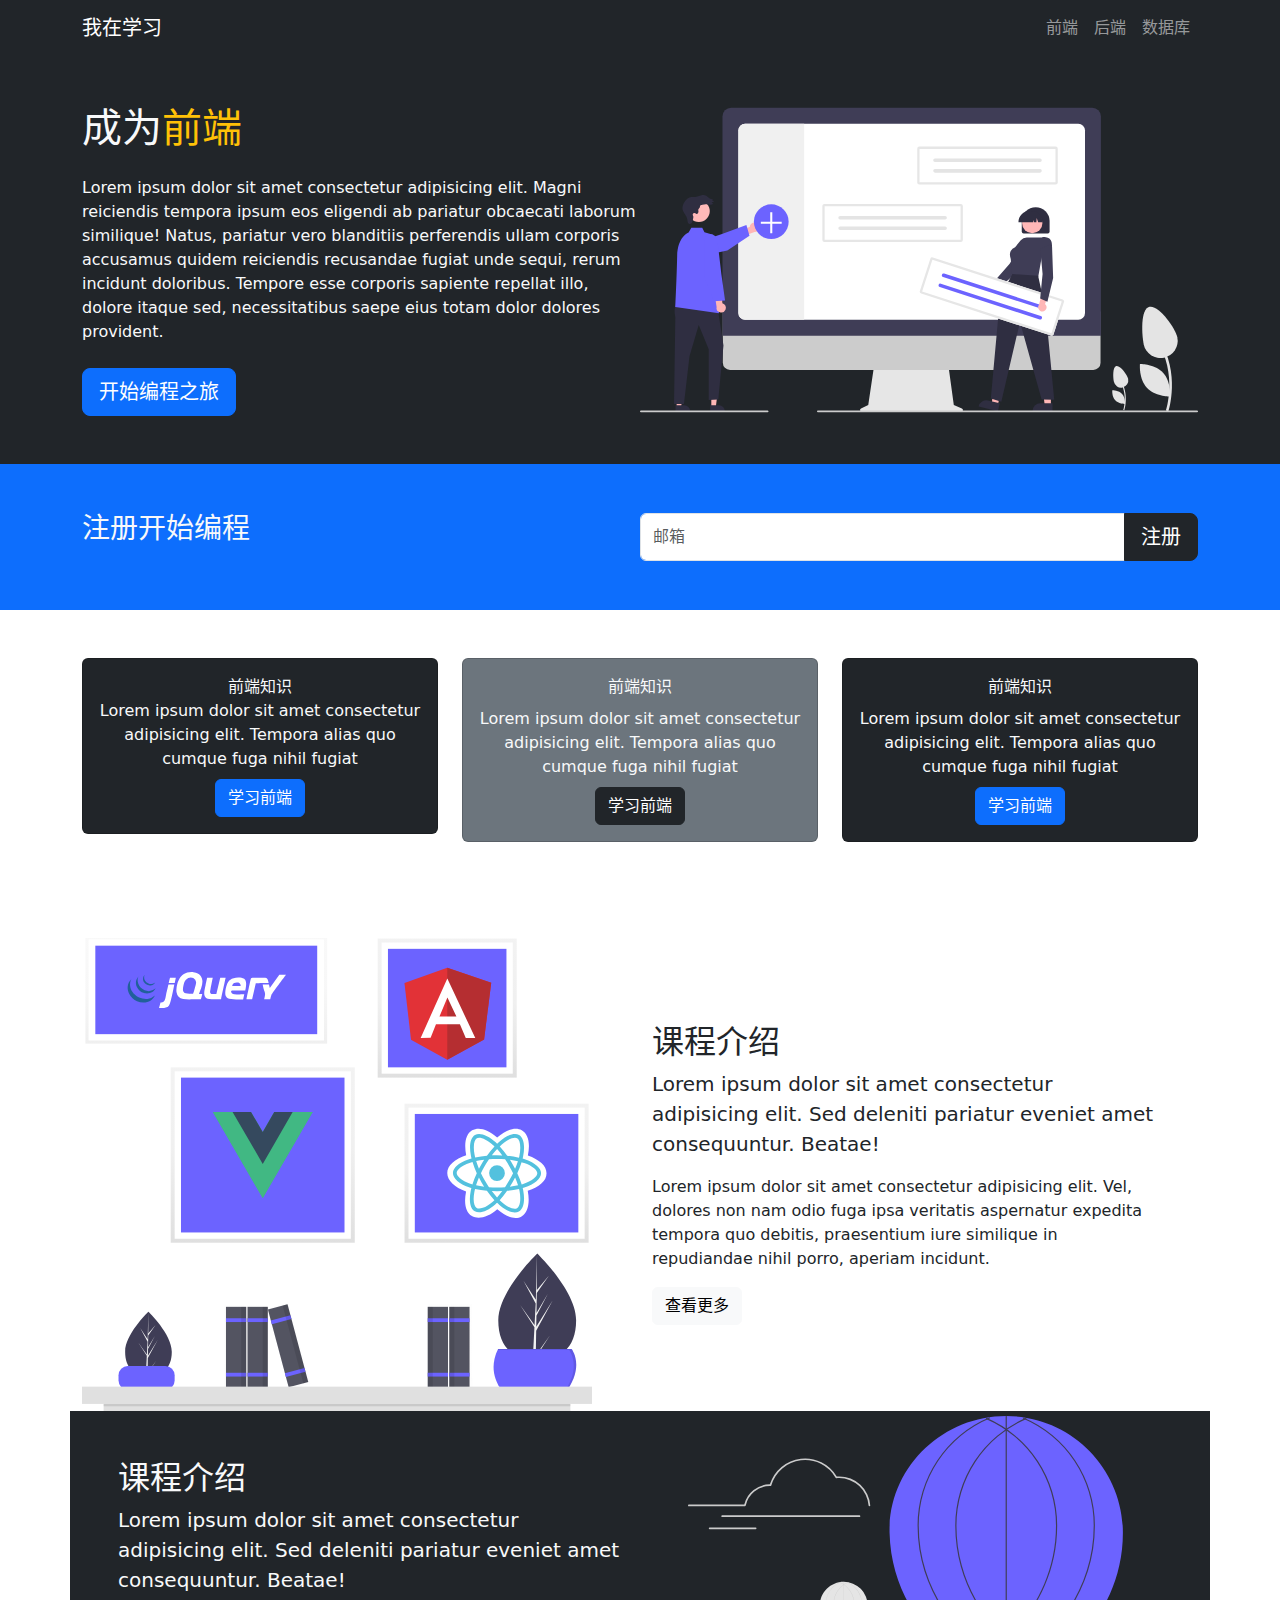
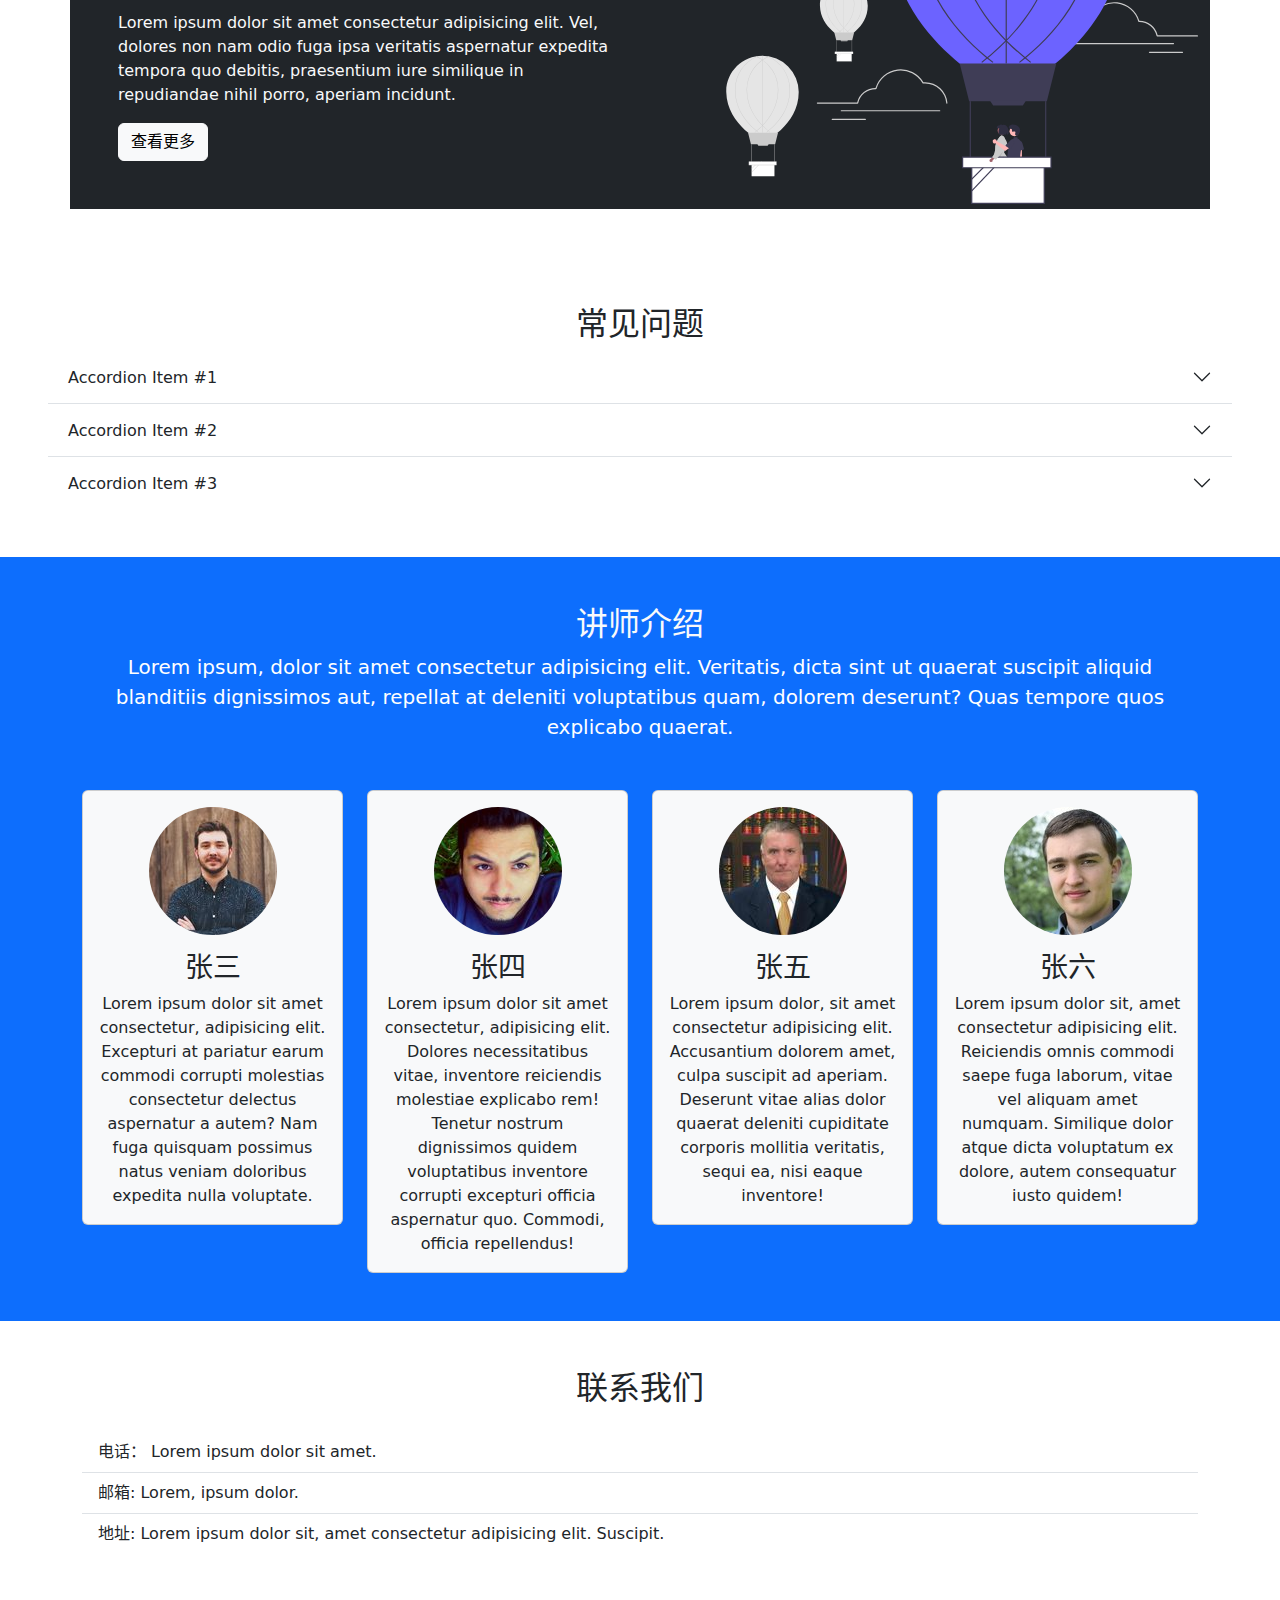
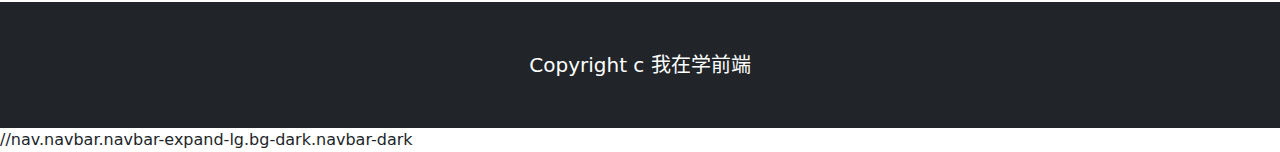
==== bootstrap5/index.html @ 88a9ea76 "init" ====
<!DOCTYPE html>
<html lang="zh-CN">

<head>
  <meta charset="UTF-8">
  <meta name="viewport" content="width=device-width, initial-scale=1.0">
  <link href="./public/bootstrap.min.css" rel="stylesheet">
  <link rel="stylesheet" href="./style.css">
  <title>atitle</title>
</head>

<body>
  <nav class="navbar navbar-expand-lg bg-dark navbar-dark fixed-top">
    <div class="container">
      <a href="#" class="navbar-brand">我在学习</a>
      <button class="navbar-toggler" type="button" data-bs-toggle="collapse" data-bs-target="#navmenu">
        <span class="navbar-toggler-icon"></span>
      </button>
      <div class="collapse navbar-collapse" id="navmenu">
        <ul class="navbar-nav ms-auto">
          <li class="nav-item">
            <div class="nav-link">前端</div>
          </li>
          <li class="nav-item">
            <div class="nav-link">后端</div>
          </li>
          <li class="nav-item">
            <div class="nav-link">数据库</div>
          </li>
        </ul>
      </div>
    </div>
  </nav>

  <div class="p-5 bg-dark text-light text-center text-md-start">
    <div class="container">
      <div class="d-flex">
        <div>
          <h1>成为<span class="text-warning">前端</span>
          </h1>
          <div class="my-4">Lorem ipsum dolor sit amet consectetur adipisicing elit. Magni reiciendis tempora ipsum eos
            eligendi ab
            pariatur obcaecati laborum similique! Natus, pariatur vero blanditiis perferendis ullam corporis accusamus
            quidem reiciendis recusandae fugiat unde sequi, rerum incidunt doloribus. Tempore esse corporis sapiente
            repellat illo, dolore itaque sed, necessitatibus saepe eius totam dolor dolores provident.
          </div>
          <button class="btn btn-primary btn-lg">开始编程之旅</button>
        </div>
        <img src="./img/showcase.svg" alt="showcase" class="w-50 d-none d-md-block">
      </div>
    </div>
  </div>

  <div class="p-5 bg-primary text-light">
    <div class="container d-md-flex justify-content-between align-items-center">
      <h3 class="text-center text-md-start mb-3">注册开始编程</h3>
      <div class="input-group input-control">
        <input type="text" class="form-control" placeholder="邮箱">
        <button class="btn btn-dark btn-lg">注册</button>
      </div>
    </div>
  </div>

  <div class="p-5">
    <div class="container">
      <div class="row g-4">
        <div class="col-md">
          <div class="card bg-dark text-light  text-center">
            <div class="card-body">
              <div class="card-title]">
                前端知识
              </div>
              <div class="card-text">
                Lorem ipsum dolor sit amet consectetur adipisicing elit. Tempora alias quo cumque fuga nihil fugiat
              </div>
              <button class="btn btn-primary mt-2">学习前端</button>
            </div>
          </div>
        </div>
        <div class="col-md">
          <div class="card bg-secondary text-light text-center">
            <div class="card-body">
              <div class="card-title">
                前端知识
              </div>
              <div class="card-text">
                Lorem ipsum dolor sit amet consectetur adipisicing elit. Tempora alias quo cumque fuga nihil fugiat
              </div>
              <button class="btn btn-dark mt-2">学习前端</button>
            </div>
          </div>
        </div>
        <div class="col-md">
          <div class="card bg-dark text-light text-center">
            <div class="card-body">
              <div class="card-title">
                前端知识
              </div>
              <div class="card-text">
                Lorem ipsum dolor sit amet consectetur adipisicing elit. Tempora alias quo cumque fuga nihil fugiat
              </div>
              <button class="btn btn-primary mt-2">学习前端</button>
            </div>
          </div>
        </div>
      </div>
    </div>
  </div>

  <div class="p-5">
    <div class="container">
      <div class="row align-items-center justify-content-between">
        <div class="col-md">
          <img src="img/1.svg" alt="" class="img-fluid">
        </div>
        <div class="col-md p-5">
          <h2>课程介绍</h2>
          <p class="lead">Lorem ipsum dolor sit amet consectetur adipisicing elit. Sed deleniti pariatur eveniet amet
            consequuntur.
            Beatae!</p>
          <p>Lorem ipsum dolor sit amet consectetur adipisicing elit. Vel, dolores non nam odio fuga ipsa veritatis
            aspernatur expedita tempora quo debitis, praesentium iure similique in repudiandae nihil porro, aperiam
            incidunt.</p>
          <button class="btn btn-light">查看更多</button>
        </div>
      </div>
    </div>


    <div class="container bg-dark text-light">
      <div class="row align-items-center justify-content-between  ">
        <div class="col-md p-5">
          <h2>课程介绍</h2>
          <p class="lead">Lorem ipsum dolor sit amet consectetur adipisicing elit. Sed deleniti pariatur eveniet amet
            consequuntur.
            Beatae!</p>
          <p>Lorem ipsum dolor sit amet consectetur adipisicing elit. Vel, dolores non nam odio fuga ipsa veritatis
            aspernatur expedita tempora quo debitis, praesentium iure similique in repudiandae nihil porro, aperiam
            incidunt.</p>
          <button class="btn btn-light">查看更多</button>
        </div>
        <div class="col-md">
          <img src="img/2.svg" alt="" class="img-fluid">
        </div>
      </div>
    </div>
  </div>

  <div class="p-5">
    <h2 class="text-center">常见问题</h2>
    <div class="accordion accordion-flush" id="accordionFlushExample">
      <div class="accordion-item">
        <h2 class="accordion-header" id="flush-headingOne">
          <button class="accordion-button collapsed" type="button" data-bs-toggle="collapse"
            data-bs-target="#flush-collapseOne" aria-expanded="false" aria-controls="flush-collapseOne">
            Accordion Item #1
          </button>
        </h2>
        <div id="flush-collapseOne" class="accordion-collapse collapse" aria-labelledby="flush-headingOne"
          data-bs-parent="#accordionFlushExample">
          <div class="accordion-body">Placeholder content for this accordion, which is intended to demonstrate the
            <code>.accordion-flush</code> class. This is the first item's accordion body.
          </div>
        </div>
      </div>
      <div class="accordion-item">
        <h2 class="accordion-header" id="flush-headingTwo">
          <button class="accordion-button collapsed" type="button" data-bs-toggle="collapse"
            data-bs-target="#flush-collapseTwo" aria-expanded="false" aria-controls="flush-collapseTwo">
            Accordion Item #2
          </button>
        </h2>
        <div id="flush-collapseTwo" class="accordion-collapse collapse" aria-labelledby="flush-headingTwo"
          data-bs-parent="#accordionFlushExample">
          <div class="accordion-body">Placeholder content for this accordion, which is intended to demonstrate the
            <code>.accordion-flush</code> class. This is the second item's accordion body. Let's imagine this being
            filled with some actual content.
          </div>
        </div>
      </div>
      <div class="accordion-item">
        <h2 class="accordion-header" id="flush-headingThree">
          <button class="accordion-button collapsed" type="button" data-bs-toggle="collapse"
            data-bs-target="#flush-collapseThree" aria-expanded="false" aria-controls="flush-collapseThree">
            Accordion Item #3
          </button>
        </h2>
        <div id="flush-collapseThree" class="accordion-collapse collapse" aria-labelledby="flush-headingThree"
          data-bs-parent="#accordionFlushExample">
          <div class="accordion-body">Placeholder content for this accordion, which is intended to demonstrate the
            <code>.accordion-flush</code> class. This is the third item's accordion body. Nothing more exciting
            happening here in terms of content, but just filling up the space to make it look, at least at first glance,
            a bit more representative of how this would look in a real-world application.
          </div>
        </div>
      </div>
    </div>
  </div>

  <div class="p-5 bg-primary">
    <div class="container">
      <h2 class="text-center text-light">讲师介绍</h2>
      <p class="lead text-center text-white mb-5">
        Lorem ipsum, dolor sit amet consectetur adipisicing elit. Veritatis, dicta sint ut quaerat suscipit aliquid
        blanditiis dignissimos aut, repellat at deleniti voluptatibus quam, dolorem deserunt? Quas tempore quos
        explicabo quaerat.
      </p>
      <div class="row g-4">
        <div class="col-md-6 col-lg-3">
          <div class="card bg-light ">
            <div class="card-body text-center">
              <img src="img/01-man.jpg" alt="" class="mb-3 rounded-circle">
              <h3 class="card-title">张三</h3>
              <p class="card-text">Lorem ipsum dolor sit amet consectetur, adipisicing elit. Excepturi at pariatur earum
                commodi corrupti molestias consectetur delectus aspernatur a autem? Nam fuga quisquam possimus natus
                veniam doloribus expedita nulla voluptate.</p>
            </div>
          </div>
        </div>
        <div class="col-md-6 col-lg-3">
          <div class="card bg-light ">
            <div class="card-body text-center">
              <img src="img/02-man.jpg" alt="" class="mb-3 rounded-circle">
              <h3 class="card-title">张四</h3>
              <p class="card-text">Lorem ipsum dolor sit amet consectetur, adipisicing elit. Dolores necessitatibus
                vitae, inventore reiciendis molestiae explicabo rem! Tenetur nostrum dignissimos quidem voluptatibus
                inventore corrupti excepturi officia aspernatur quo. Commodi, officia repellendus!</p>
            </div>
          </div>
        </div>
        <div class="col-md-6 col-lg-3">
          <div class="card bg-light">
            <div class="card-body text-center">
              <img src="img/03-man.jpg" alt="" class="mb-3 rounded-circle">
              <h3 class="card-title">张五</h3>
              <p class="card-text">Lorem ipsum dolor, sit amet consectetur adipisicing elit. Accusantium dolorem amet,
                culpa suscipit ad aperiam. Deserunt vitae alias dolor quaerat deleniti cupiditate corporis mollitia
                veritatis, sequi ea, nisi eaque inventore!</p>
            </div>
          </div>
        </div>
        <div class="col-md-6 col-lg-3">
          <div class="card bg-light ">
            <div class="card-body text-center">
              <img src="img/04-man.jpg" alt="" class="mb-3 rounded-circle">
              <h3 class="card-title">张六</h3>
              <p class="card-text">Lorem ipsum dolor sit, amet consectetur adipisicing elit. Reiciendis omnis commodi
                saepe fuga laborum, vitae vel aliquam amet numquam. Similique dolor atque dicta voluptatum ex dolore,
                autem consequatur iusto quidem!</p>
            </div>
          </div>
        </div>
      </div>
    </div>
  </div>

  <div class="p-5">
    <div class="container">
      <h2 class="text-center mb-4">联系我们</h2>
      <ul class="list-group list-group-flush">
        <li class="list-group-item">电话： Lorem ipsum dolor sit amet.</li>
        <li class="list-group-item">邮箱: Lorem, ipsum dolor.</li>
        <li class="list-group-item">地址: Lorem ipsum dolor sit, amet consectetur adipisicing elit. Suscipit.</li>
      </ul>
    </div>
  </div>

  <div class="p-5 bg-dark text-white">
    <div class="container">
      <div class="text-center lead">Copyright c 我在学前端</div>
    </div>
  </div>


  //nav.navbar.navbar-expand-lg.bg-dark.navbar-dark
  <script src="./public/bootstrap.bundle.min.js"></script>
</body>

</html>
---- bootstrap5/style.css ----
@media (min-width: 768px) {
  .input-control {
    width: 50%;
  }
}

body::before {
  display: block;
  height: 56px;
  content: '';
}
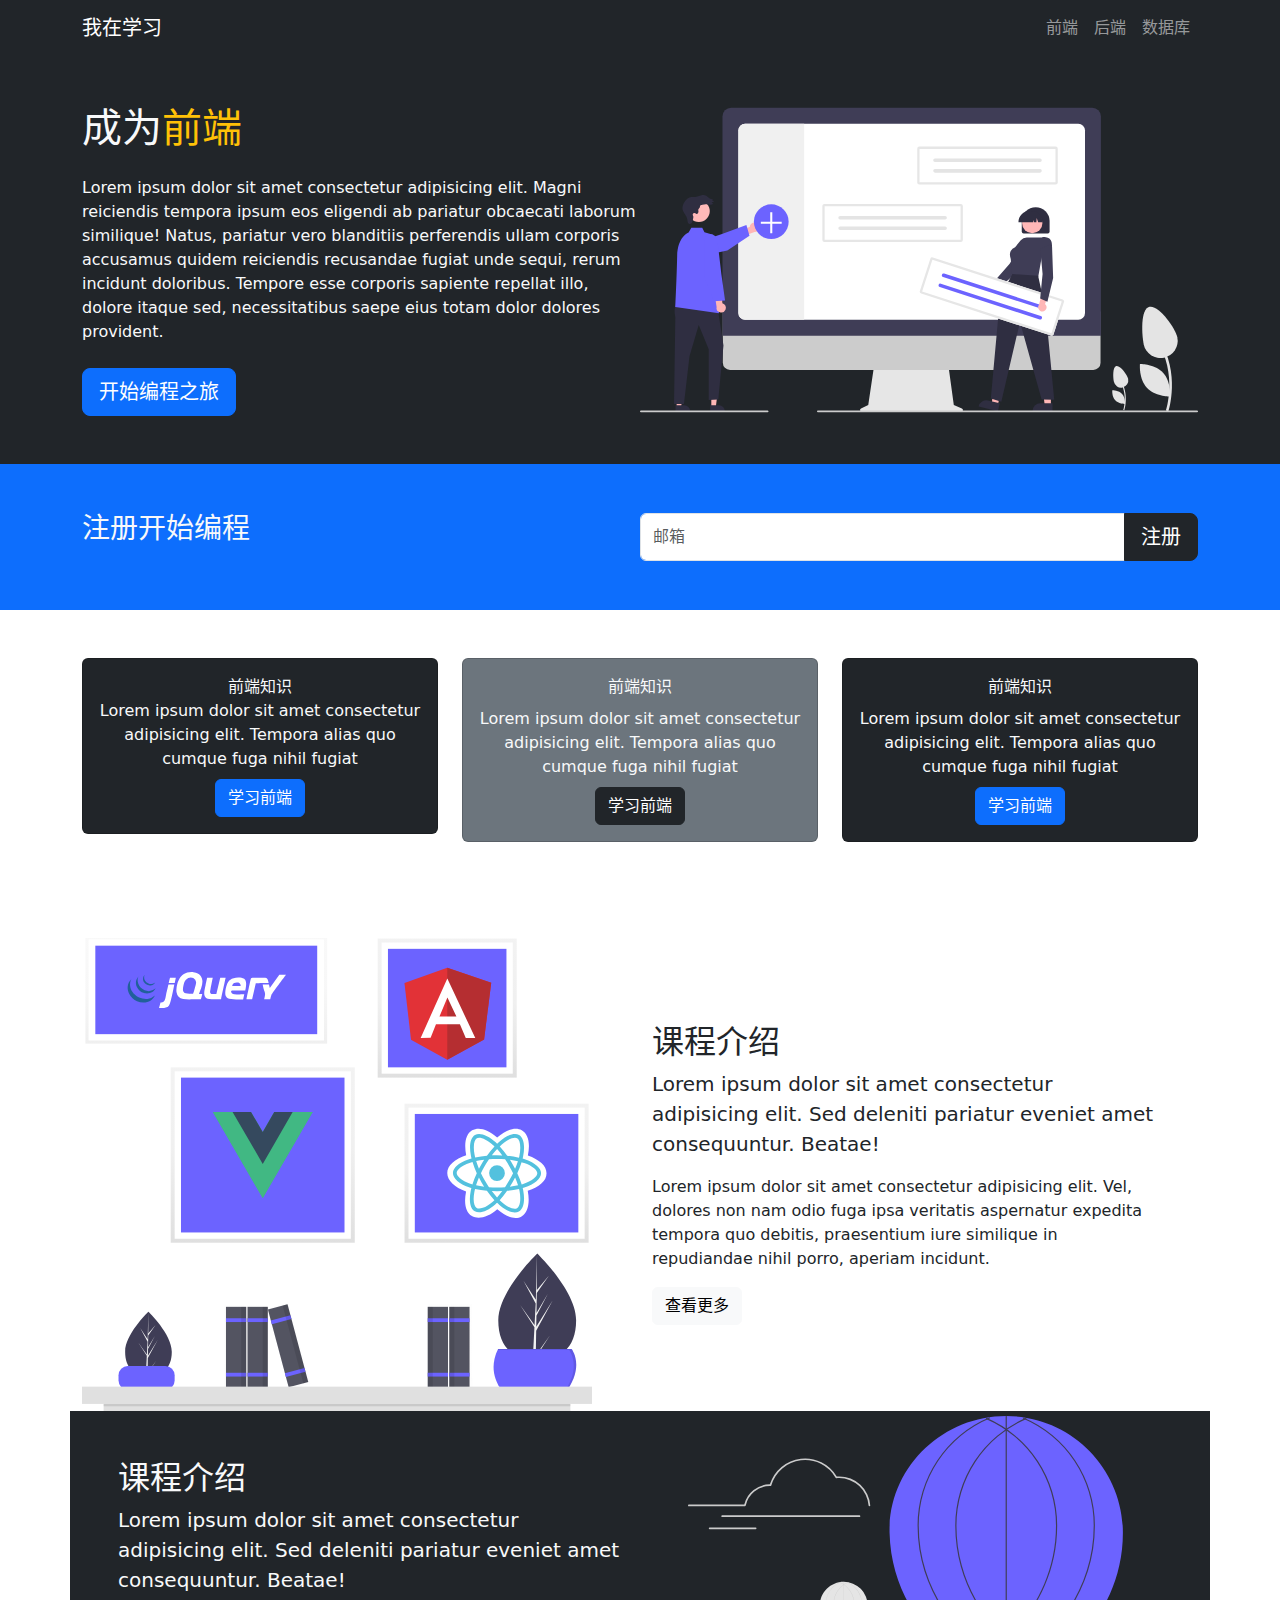
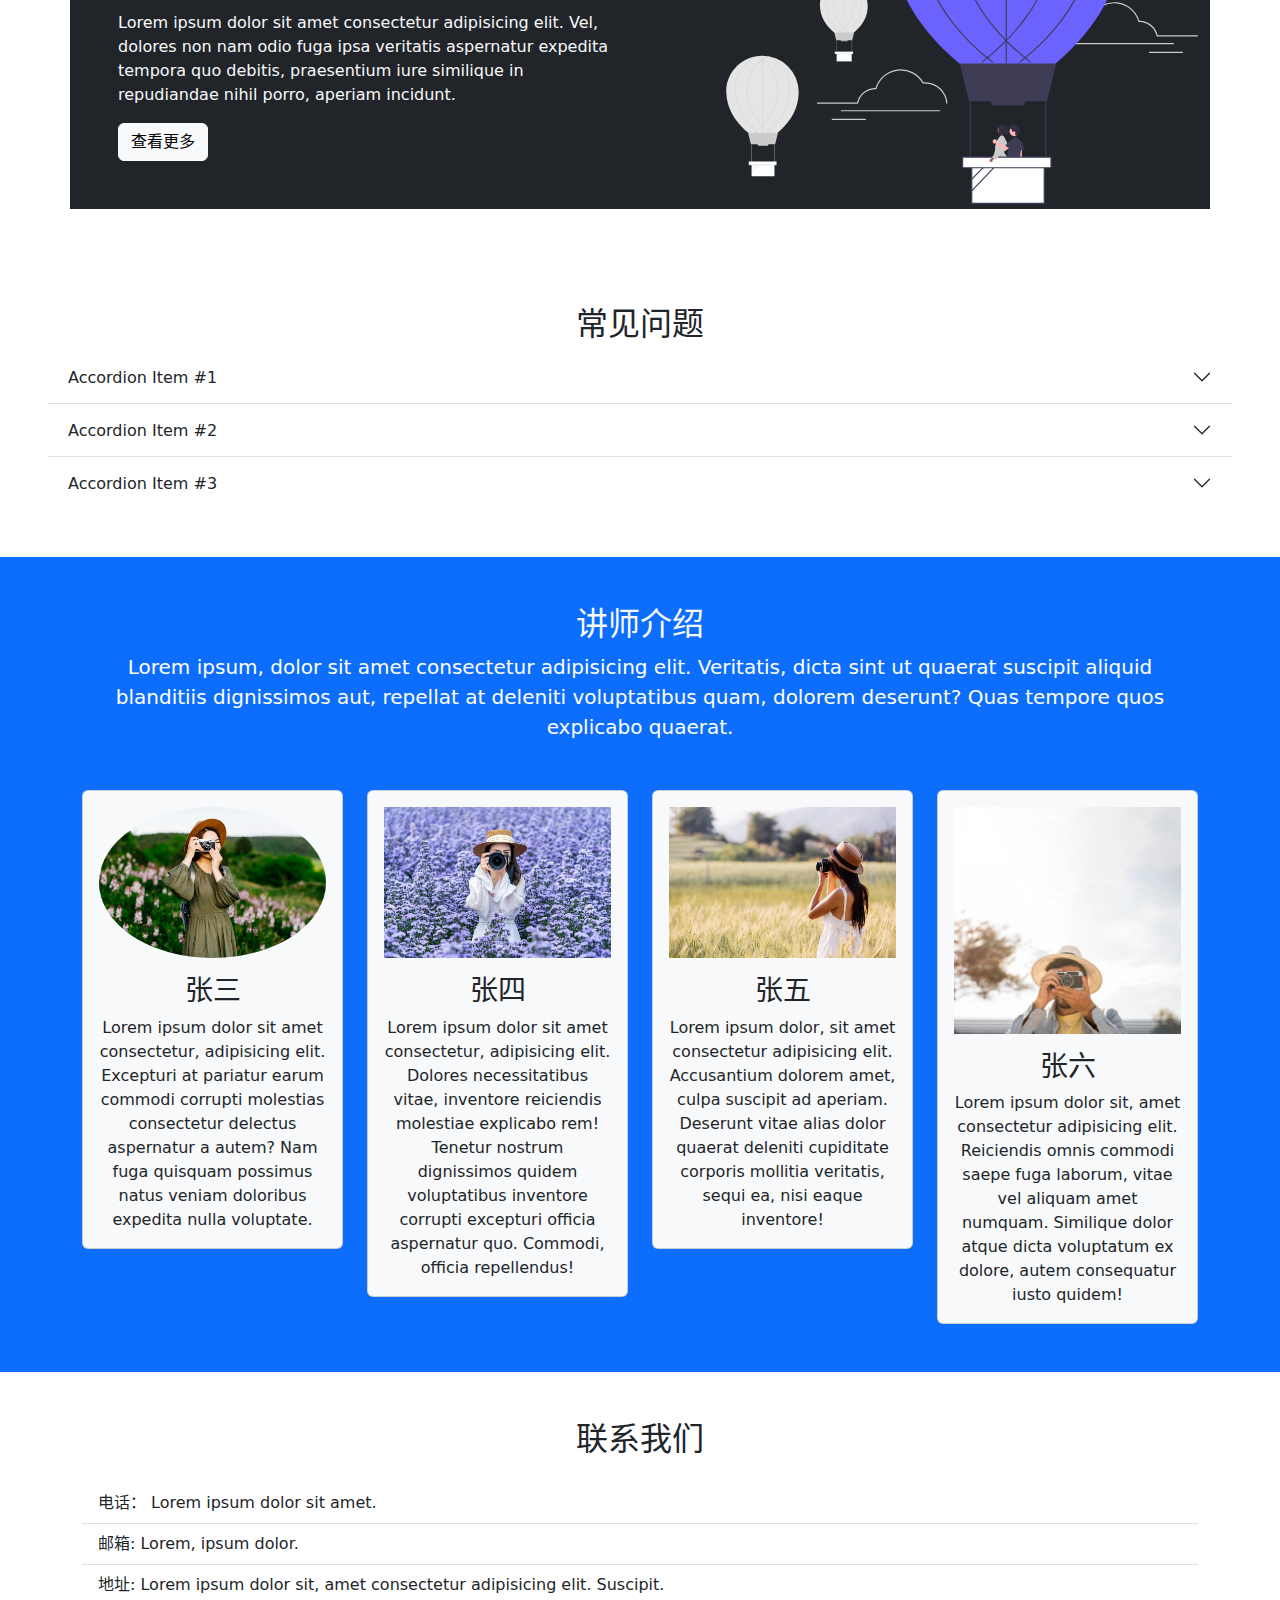
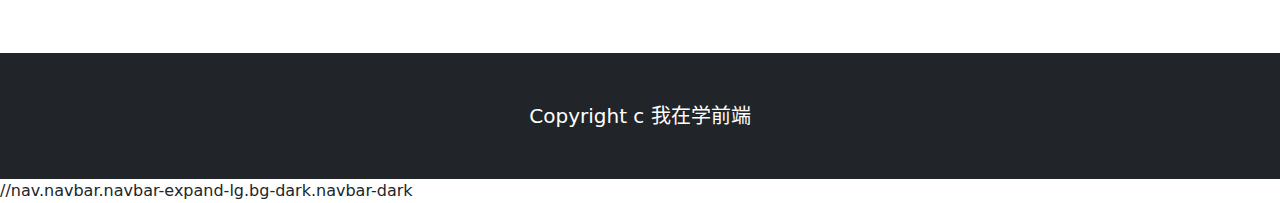
==== commit 104297f0: "init" ====
--- a/bootstrap5/index.html
+++ b/bootstrap5/index.html
@@ -209,7 +209,7 @@
         <div class="col-md-6 col-lg-3">
           <div class="card bg-light ">
             <div class="card-body text-center">
-              <img src="img/01-man.jpg" alt="" class="mb-3 rounded-circle">
+              <img src="img/1-human.jpg" alt="" class="mb-3 rounded-circle img-fluid">
               <h3 class="card-title">张三</h3>
               <p class="card-text">Lorem ipsum dolor sit amet consectetur, adipisicing elit. Excepturi at pariatur earum
                 commodi corrupti molestias consectetur delectus aspernatur a autem? Nam fuga quisquam possimus natus
@@ -220,7 +220,7 @@
         <div class="col-md-6 col-lg-3">
           <div class="card bg-light ">
             <div class="card-body text-center">
-              <img src="img/02-man.jpg" alt="" class="mb-3 rounded-circle">
+              <img src="img/2-human.jpg" alt="" class="mb-3 img-fluid">
               <h3 class="card-title">张四</h3>
               <p class="card-text">Lorem ipsum dolor sit amet consectetur, adipisicing elit. Dolores necessitatibus
                 vitae, inventore reiciendis molestiae explicabo rem! Tenetur nostrum dignissimos quidem voluptatibus
@@ -231,7 +231,7 @@
         <div class="col-md-6 col-lg-3">
           <div class="card bg-light">
             <div class="card-body text-center">
-              <img src="img/03-man.jpg" alt="" class="mb-3 rounded-circle">
+              <img src="img/3-human.jpg" alt="" class="mb-3 img-fluid">
               <h3 class="card-title">张五</h3>
               <p class="card-text">Lorem ipsum dolor, sit amet consectetur adipisicing elit. Accusantium dolorem amet,
                 culpa suscipit ad aperiam. Deserunt vitae alias dolor quaerat deleniti cupiditate corporis mollitia
@@ -242,7 +242,7 @@
         <div class="col-md-6 col-lg-3">
           <div class="card bg-light ">
             <div class="card-body text-center">
-              <img src="img/04-man.jpg" alt="" class="mb-3 rounded-circle">
+              <img src="img/4-human.jpg" alt="" class="mb-3  img-fluid">
               <h3 class="card-title">张六</h3>
               <p class="card-text">Lorem ipsum dolor sit, amet consectetur adipisicing elit. Reiciendis omnis commodi
                 saepe fuga laborum, vitae vel aliquam amet numquam. Similique dolor atque dicta voluptatum ex dolore,
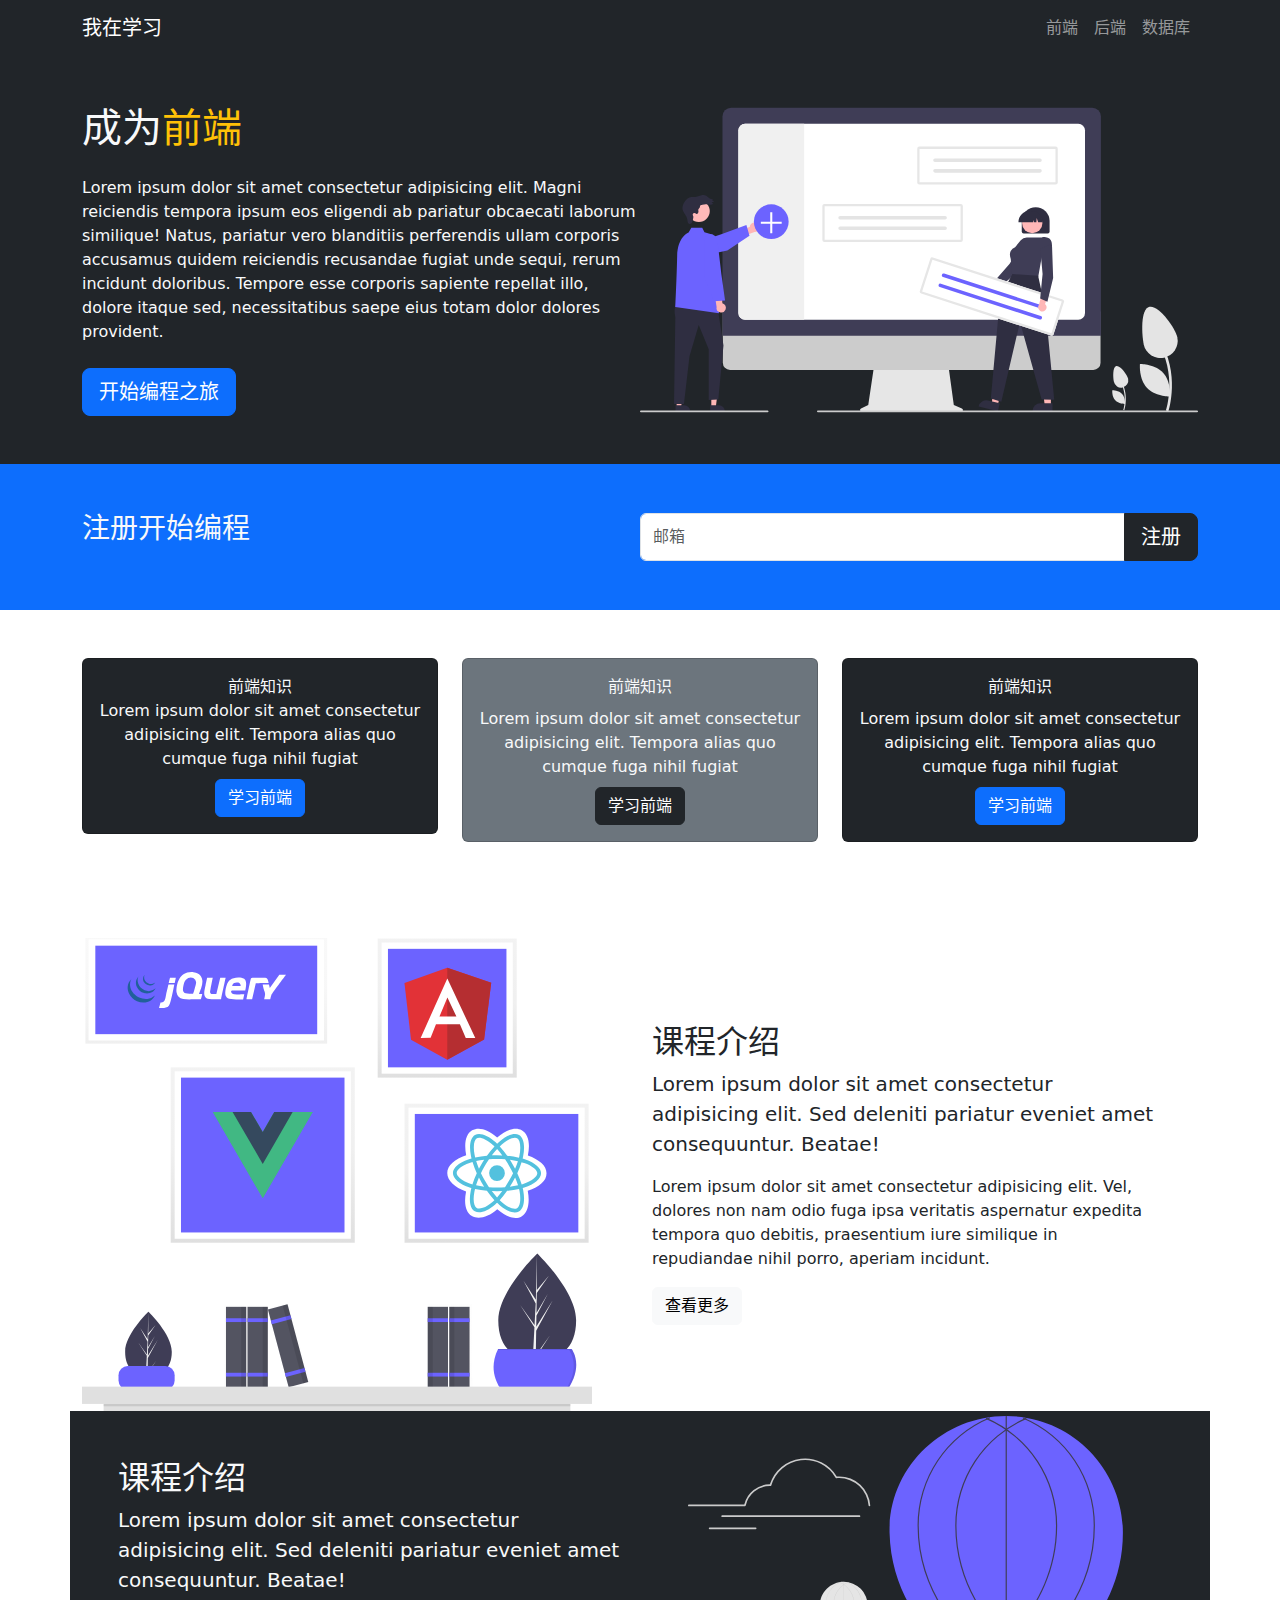
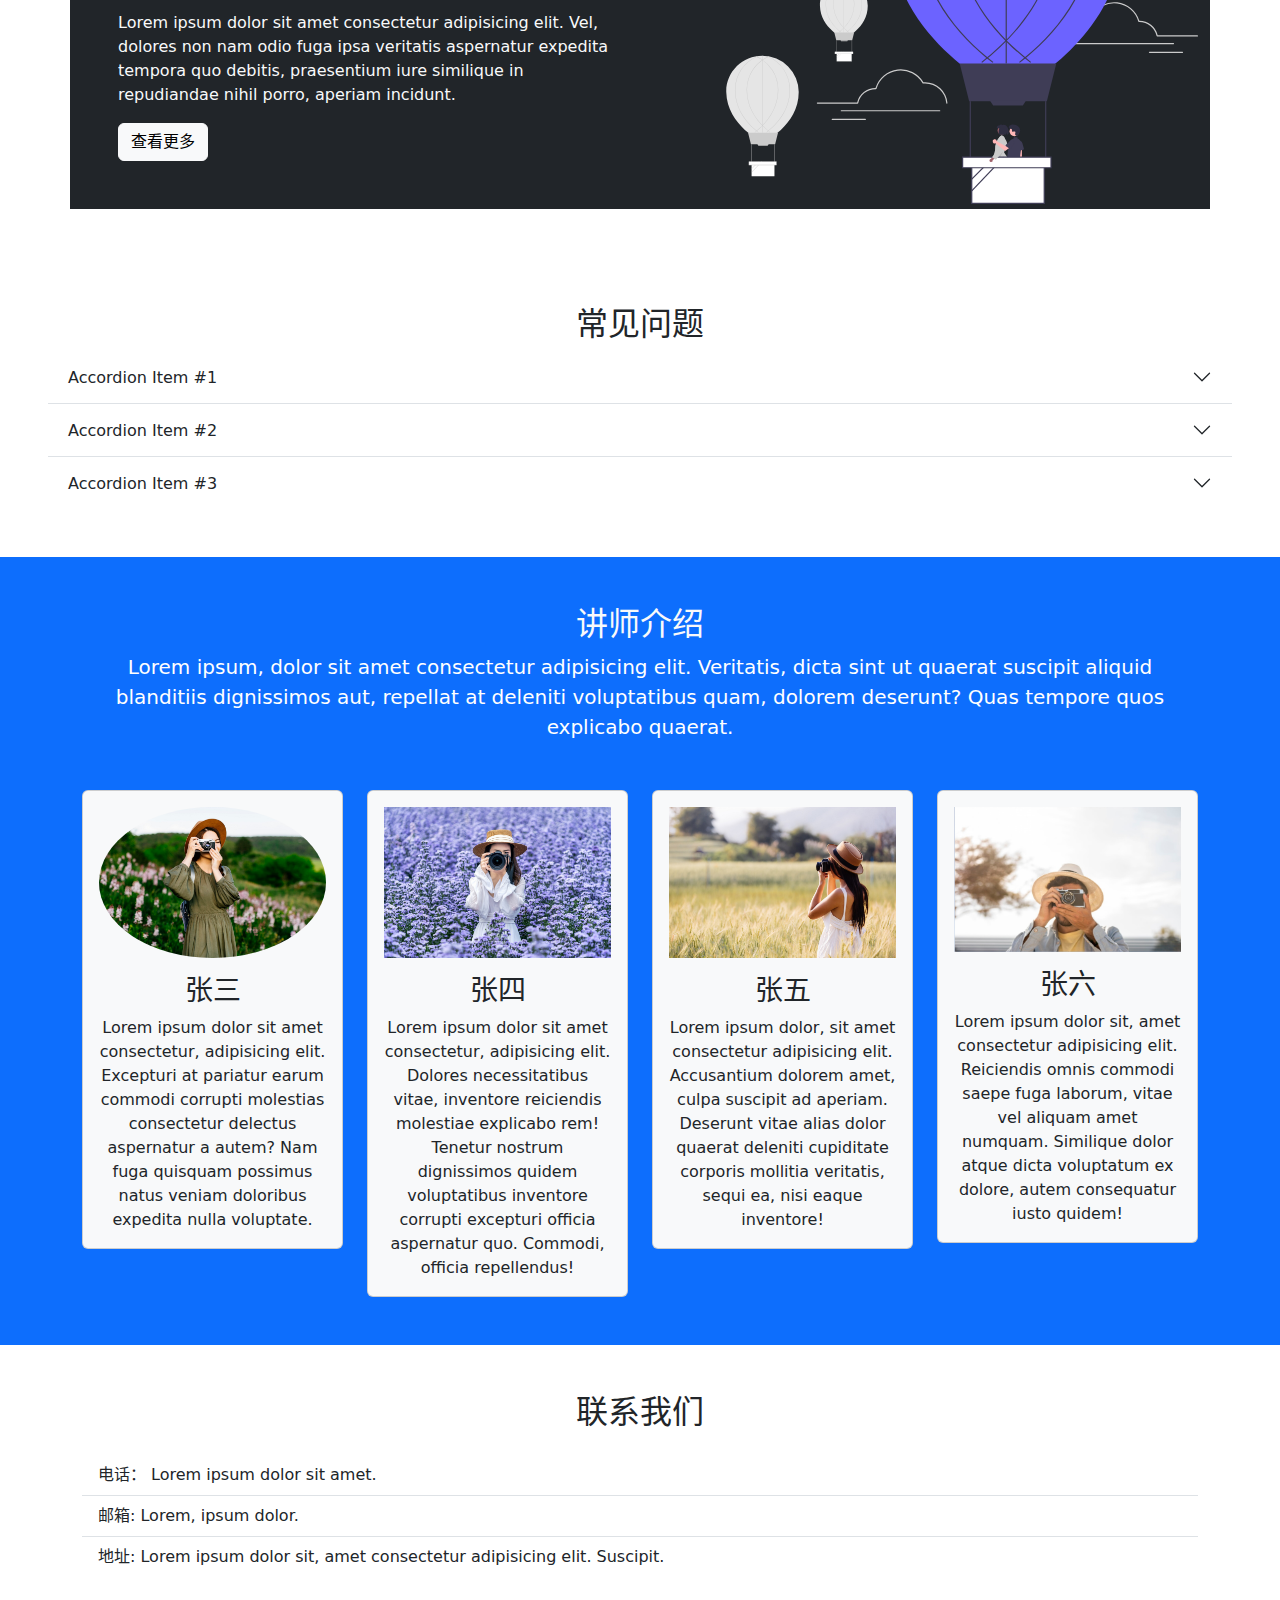
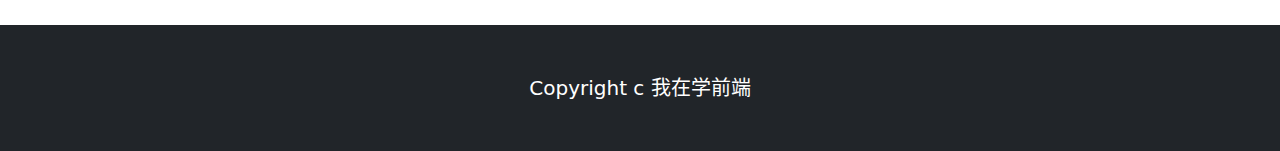
==== commit 7e5b95c1: "init" ====
--- a/bootstrap5/index.html
+++ b/bootstrap5/index.html
@@ -271,8 +271,6 @@
     </div>
   </div>
 
-
-  //nav.navbar.navbar-expand-lg.bg-dark.navbar-dark
   <script src="./public/bootstrap.bundle.min.js"></script>
 </body>
 
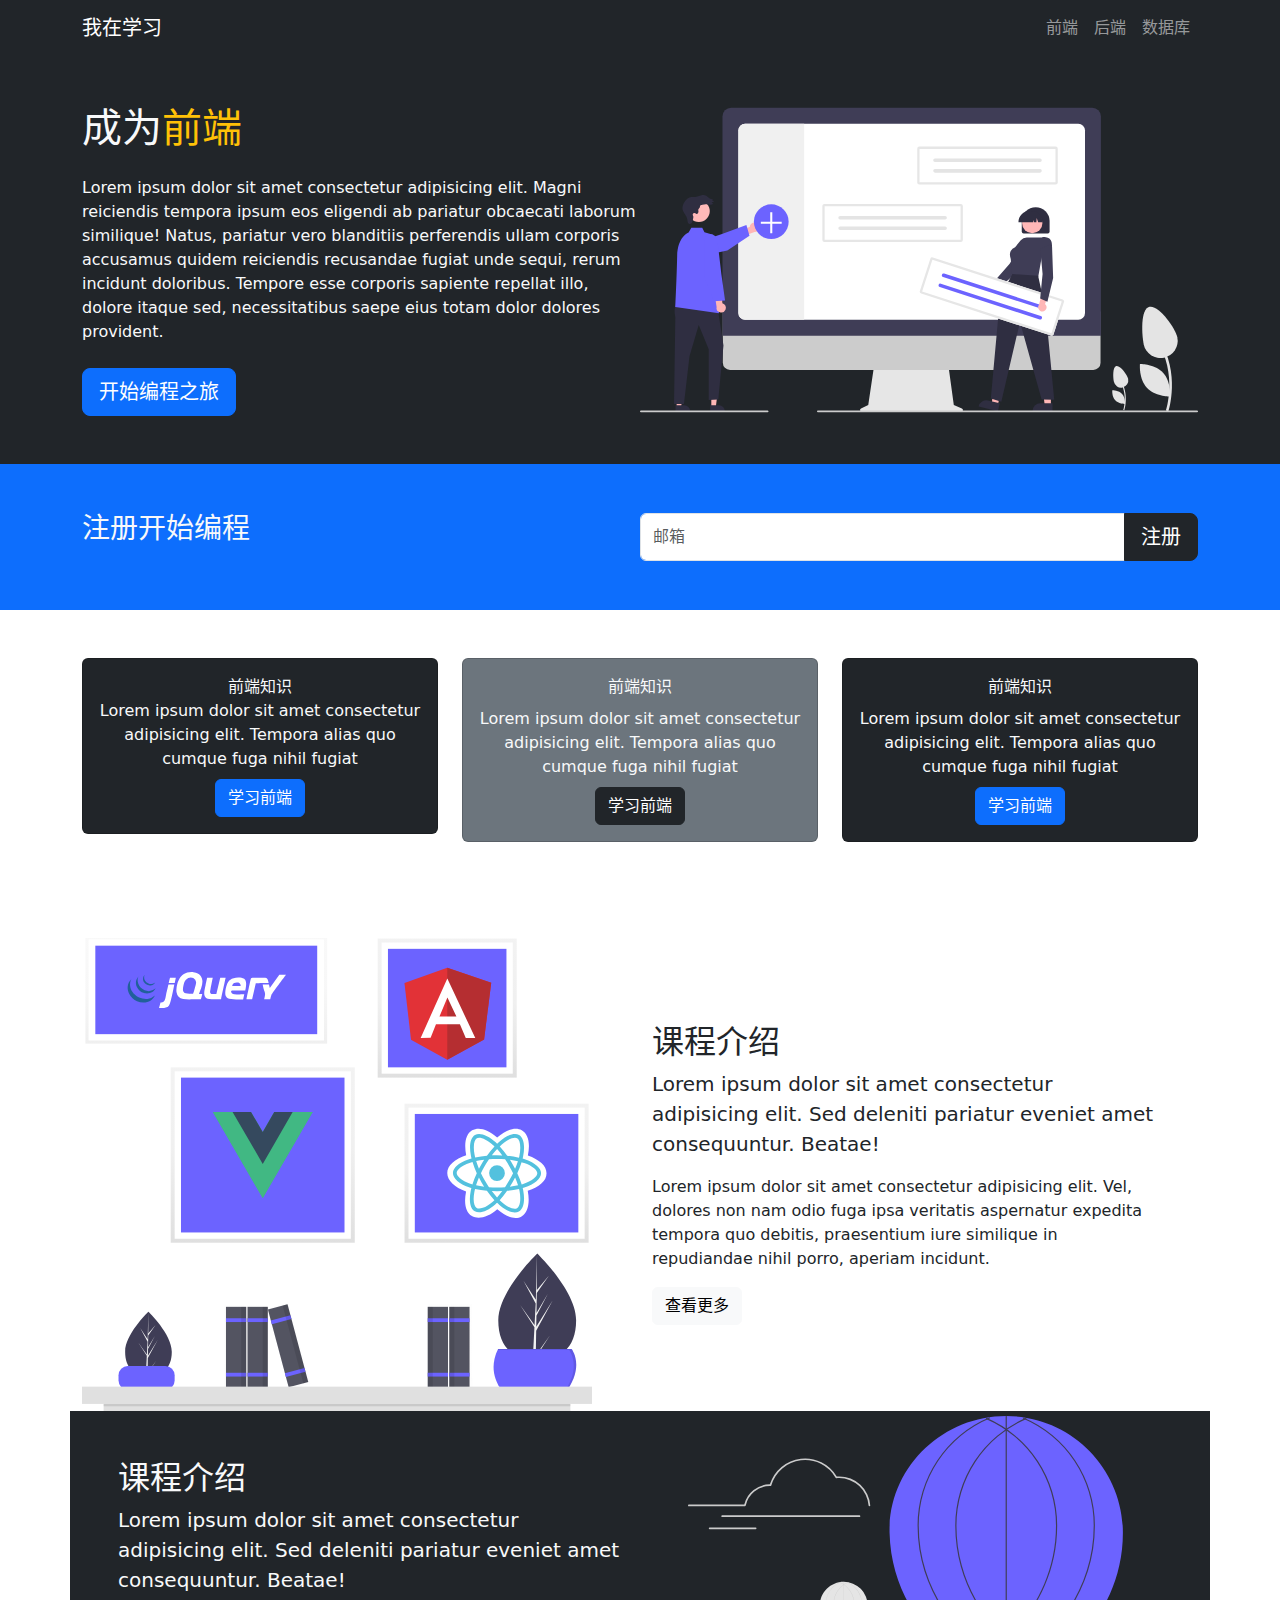
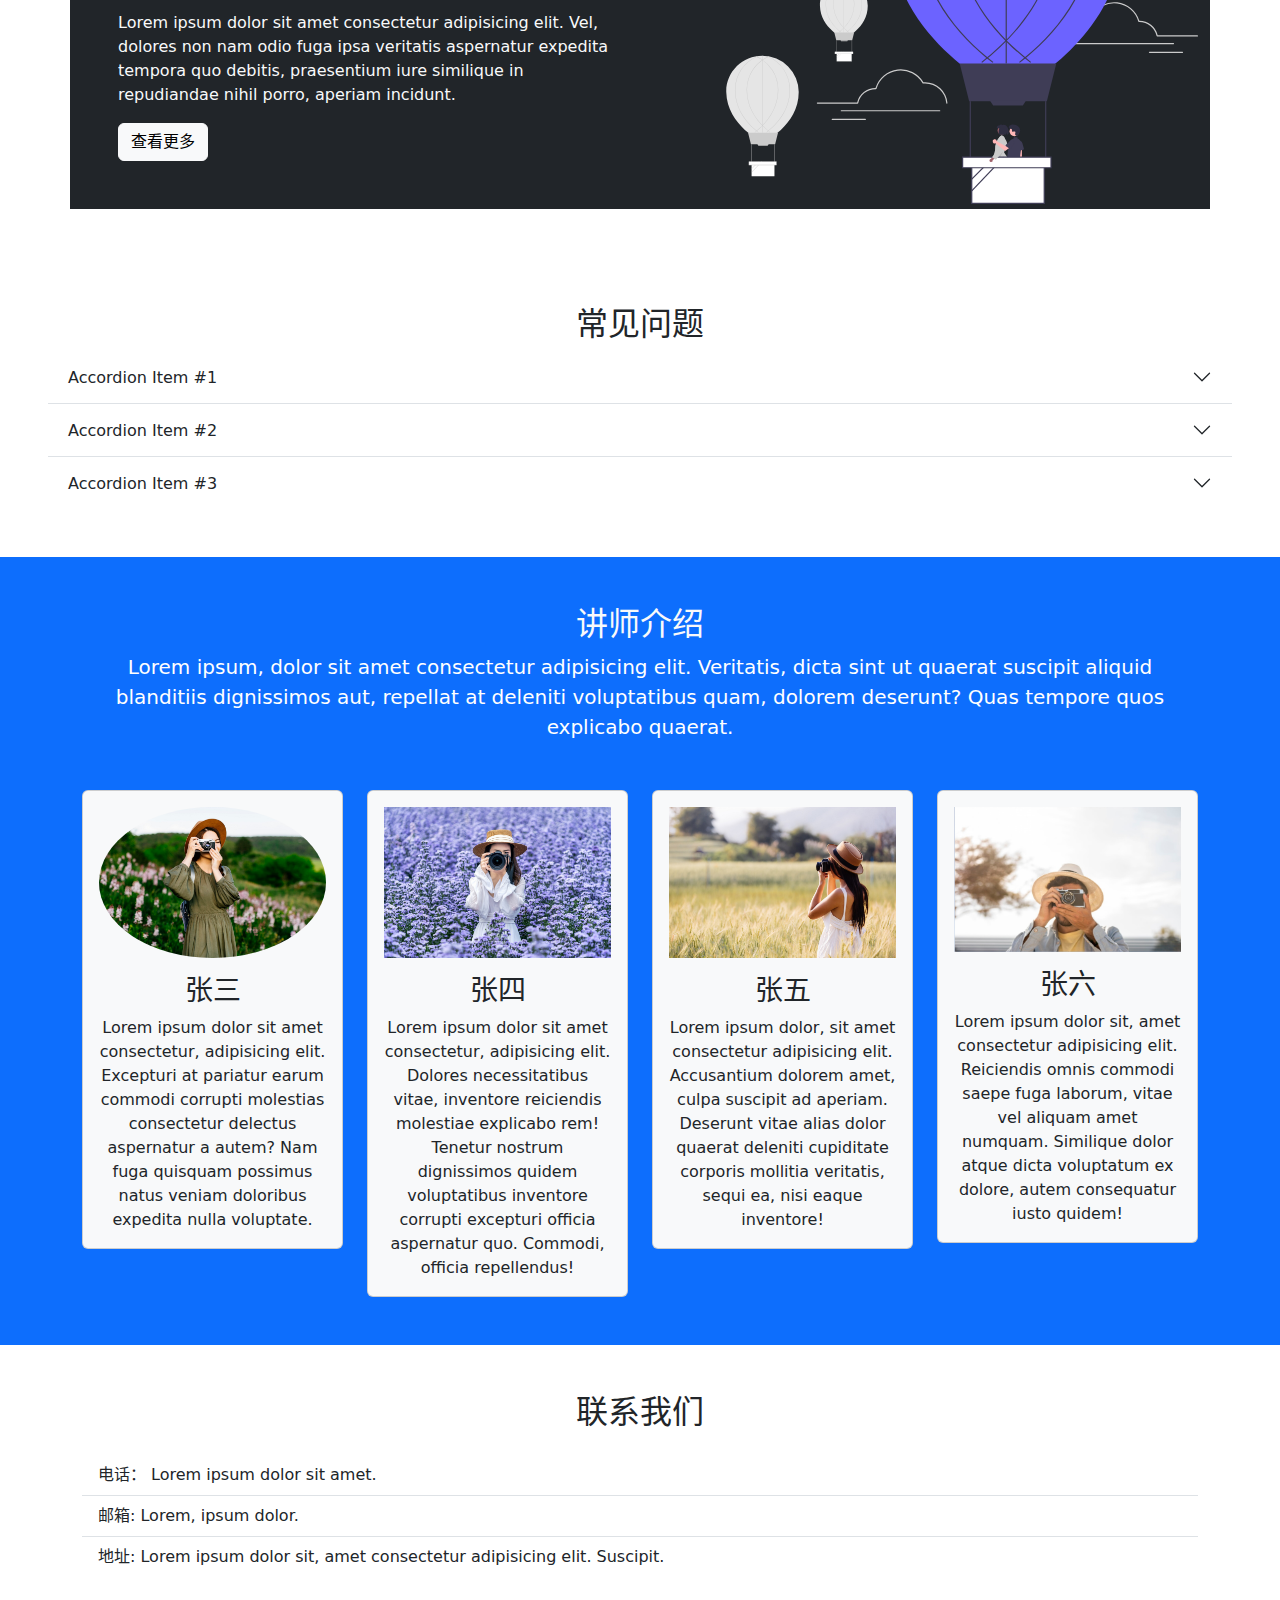
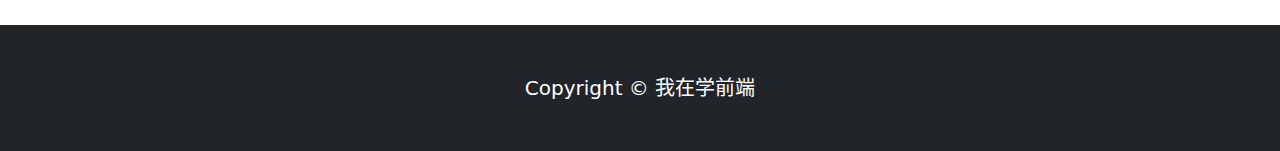
==== commit 461b923b: "init" ====
--- a/bootstrap5/index.html
+++ b/bootstrap5/index.html
@@ -1,277 +1,359 @@
 <!DOCTYPE html>
 <html lang="zh-CN">
-
-<head>
-  <meta charset="UTF-8">
-  <meta name="viewport" content="width=device-width, initial-scale=1.0">
-  <link href="./public/bootstrap.min.css" rel="stylesheet">
-  <link rel="stylesheet" href="./style.css">
-  <title>atitle</title>
-</head>
-
-<body>
-  <nav class="navbar navbar-expand-lg bg-dark navbar-dark fixed-top">
-    <div class="container">
-      <a href="#" class="navbar-brand">我在学习</a>
-      <button class="navbar-toggler" type="button" data-bs-toggle="collapse" data-bs-target="#navmenu">
-        <span class="navbar-toggler-icon"></span>
-      </button>
-      <div class="collapse navbar-collapse" id="navmenu">
-        <ul class="navbar-nav ms-auto">
-          <li class="nav-item">
-            <div class="nav-link">前端</div>
-          </li>
-          <li class="nav-item">
-            <div class="nav-link">后端</div>
-          </li>
-          <li class="nav-item">
-            <div class="nav-link">数据库</div>
+  <head>
+    <meta charset="UTF-8" />
+    <meta name="viewport" content="width=device-width, initial-scale=1.0" />
+    <link href="./public/bootstrap.min.css" rel="stylesheet" />
+    <link rel="stylesheet" href="./style.css" />
+    <title>atitle</title>
+  </head>
+
+  <body>
+    <!-- 导航栏 -->
+    <nav class="navbar navbar-expand-lg bg-dark navbar-dark fixed-top">
+      <div class="container">
+        <a href="#" class="navbar-brand">我在学习</a>
+        <button
+          class="navbar-toggler"
+          type="button"
+          data-bs-toggle="collapse"
+          data-bs-target="#navmenu"
+        >
+          <span class="navbar-toggler-icon"></span>
+        </button>
+        <div class="collapse navbar-collapse" id="navmenu">
+          <ul class="navbar-nav ms-auto">
+            <li class="nav-item">
+              <div class="nav-link">前端</div>
+            </li>
+            <li class="nav-item">
+              <div class="nav-link">后端</div>
+            </li>
+            <li class="nav-item">
+              <div class="nav-link">数据库</div>
+            </li>
+          </ul>
+        </div>
+      </div>
+    </nav>
+
+    <!-- 主页 -->
+    <div class="p-5 bg-dark text-light text-center text-md-start">
+      <div class="container">
+        <div class="d-flex">
+          <div>
+            <h1>成为<span class="text-warning">前端</span></h1>
+            <div class="my-4">
+              Lorem ipsum dolor sit amet consectetur adipisicing elit. Magni
+              reiciendis tempora ipsum eos eligendi ab pariatur obcaecati
+              laborum similique! Natus, pariatur vero blanditiis perferendis
+              ullam corporis accusamus quidem reiciendis recusandae fugiat unde
+              sequi, rerum incidunt doloribus. Tempore esse corporis sapiente
+              repellat illo, dolore itaque sed, necessitatibus saepe eius totam
+              dolor dolores provident.
+            </div>
+            <button class="btn btn-primary btn-lg">开始编程之旅</button>
+          </div>
+          <img
+            src="./img/showcase.svg"
+            alt="showcase"
+            class="w-50 d-none d-md-block"
+          />
+        </div>
+      </div>
+    </div>
+
+    <!-- 注册 -->
+    <div class="p-5 bg-primary text-light">
+      <div
+        class="container d-md-flex justify-content-between align-items-center"
+      >
+        <h3 class="text-center text-md-start mb-3">注册开始编程</h3>
+        <div class="input-group input-control">
+          <input type="text" class="form-control" placeholder="邮箱" />
+          <button class="btn btn-dark btn-lg">注册</button>
+        </div>
+      </div>
+    </div>
+
+    <!-- 前端知识 -->
+    <div class="p-5">
+      <div class="container">
+        <div class="row g-4">
+          <div class="col-md">
+            <div class="card bg-dark text-light text-center">
+              <div class="card-body">
+                <div class="card-title]">前端知识</div>
+                <div class="card-text">
+                  Lorem ipsum dolor sit amet consectetur adipisicing elit.
+                  Tempora alias quo cumque fuga nihil fugiat
+                </div>
+                <button class="btn btn-primary mt-2">学习前端</button>
+              </div>
+            </div>
+          </div>
+          <div class="col-md">
+            <div class="card bg-secondary text-light text-center">
+              <div class="card-body">
+                <div class="card-title">前端知识</div>
+                <div class="card-text">
+                  Lorem ipsum dolor sit amet consectetur adipisicing elit.
+                  Tempora alias quo cumque fuga nihil fugiat
+                </div>
+                <button class="btn btn-dark mt-2">学习前端</button>
+              </div>
+            </div>
+          </div>
+          <div class="col-md">
+            <div class="card bg-dark text-light text-center">
+              <div class="card-body">
+                <div class="card-title">前端知识</div>
+                <div class="card-text">
+                  Lorem ipsum dolor sit amet consectetur adipisicing elit.
+                  Tempora alias quo cumque fuga nihil fugiat
+                </div>
+                <button class="btn btn-primary mt-2">学习前端</button>
+              </div>
+            </div>
+          </div>
+        </div>
+      </div>
+    </div>
+
+    <!-- 课程介绍 -->
+    <div class="p-5">
+      <div class="container">
+        <div class="row align-items-center justify-content-between">
+          <div class="col-md">
+            <img src="img/1.svg" alt="" class="img-fluid" />
+          </div>
+          <div class="col-md p-5">
+            <h2>课程介绍</h2>
+            <p class="lead">
+              Lorem ipsum dolor sit amet consectetur adipisicing elit. Sed
+              deleniti pariatur eveniet amet consequuntur. Beatae!
+            </p>
+            <p>
+              Lorem ipsum dolor sit amet consectetur adipisicing elit. Vel,
+              dolores non nam odio fuga ipsa veritatis aspernatur expedita
+              tempora quo debitis, praesentium iure similique in repudiandae
+              nihil porro, aperiam incidunt.
+            </p>
+            <button class="btn btn-light">查看更多</button>
+          </div>
+        </div>
+      </div>
+
+      <div class="container bg-dark text-light">
+        <div class="row align-items-center justify-content-between">
+          <div class="col-md p-5">
+            <h2>课程介绍</h2>
+            <p class="lead">
+              Lorem ipsum dolor sit amet consectetur adipisicing elit. Sed
+              deleniti pariatur eveniet amet consequuntur. Beatae!
+            </p>
+            <p>
+              Lorem ipsum dolor sit amet consectetur adipisicing elit. Vel,
+              dolores non nam odio fuga ipsa veritatis aspernatur expedita
+              tempora quo debitis, praesentium iure similique in repudiandae
+              nihil porro, aperiam incidunt.
+            </p>
+            <button class="btn btn-light">查看更多</button>
+          </div>
+          <div class="col-md">
+            <img src="img/2.svg" alt="" class="img-fluid" />
+          </div>
+        </div>
+      </div>
+    </div>
+
+    <!-- 常见问题 -->
+    <div class="p-5">
+      <h2 class="text-center">常见问题</h2>
+      <div class="accordion accordion-flush" id="accordionFlushExample">
+        <div class="accordion-item">
+          <h2 class="accordion-header" id="flush-headingOne">
+            <button
+              class="accordion-button collapsed"
+              type="button"
+              data-bs-toggle="collapse"
+              data-bs-target="#flush-collapseOne"
+              aria-expanded="false"
+              aria-controls="flush-collapseOne"
+            >
+              Accordion Item #1
+            </button>
+          </h2>
+          <div
+            id="flush-collapseOne"
+            class="accordion-collapse collapse"
+            aria-labelledby="flush-headingOne"
+            data-bs-parent="#accordionFlushExample"
+          >
+            <div class="accordion-body">
+              Placeholder content for this accordion, which is intended to
+              demonstrate the <code>.accordion-flush</code> class. This is the
+              first item's accordion body.
+            </div>
+          </div>
+        </div>
+        <div class="accordion-item">
+          <h2 class="accordion-header" id="flush-headingTwo">
+            <button
+              class="accordion-button collapsed"
+              type="button"
+              data-bs-toggle="collapse"
+              data-bs-target="#flush-collapseTwo"
+              aria-expanded="false"
+              aria-controls="flush-collapseTwo"
+            >
+              Accordion Item #2
+            </button>
+          </h2>
+          <div
+            id="flush-collapseTwo"
+            class="accordion-collapse collapse"
+            aria-labelledby="flush-headingTwo"
+            data-bs-parent="#accordionFlushExample"
+          >
+            <div class="accordion-body">
+              Placeholder content for this accordion, which is intended to
+              demonstrate the <code>.accordion-flush</code> class. This is the
+              second item's accordion body. Let's imagine this being filled with
+              some actual content.
+            </div>
+          </div>
+        </div>
+        <div class="accordion-item">
+          <h2 class="accordion-header" id="flush-headingThree">
+            <button
+              class="accordion-button collapsed"
+              type="button"
+              data-bs-toggle="collapse"
+              data-bs-target="#flush-collapseThree"
+              aria-expanded="false"
+              aria-controls="flush-collapseThree"
+            >
+              Accordion Item #3
+            </button>
+          </h2>
+          <div
+            id="flush-collapseThree"
+            class="accordion-collapse collapse"
+            aria-labelledby="flush-headingThree"
+            data-bs-parent="#accordionFlushExample"
+          >
+            <div class="accordion-body">
+              Placeholder content for this accordion, which is intended to
+              demonstrate the <code>.accordion-flush</code> class. This is the
+              third item's accordion body. Nothing more exciting happening here
+              in terms of content, but just filling up the space to make it
+              look, at least at first glance, a bit more representative of how
+              this would look in a real-world application.
+            </div>
+          </div>
+        </div>
+      </div>
+    </div>
+
+    <!-- 讲师介绍 -->
+    <div class="p-5 bg-primary">
+      <div class="container">
+        <h2 class="text-center text-light">讲师介绍</h2>
+        <p class="lead text-center text-white mb-5">
+          Lorem ipsum, dolor sit amet consectetur adipisicing elit. Veritatis,
+          dicta sint ut quaerat suscipit aliquid blanditiis dignissimos aut,
+          repellat at deleniti voluptatibus quam, dolorem deserunt? Quas tempore
+          quos explicabo quaerat.
+        </p>
+        <div class="row g-4">
+          <div class="col-md-6 col-lg-3">
+            <div class="card bg-light">
+              <div class="card-body text-center">
+                <img
+                  src="img/1-human.jpg"
+                  alt=""
+                  class="mb-3 rounded-circle img-fluid"
+                />
+                <h3 class="card-title">张三</h3>
+                <p class="card-text">
+                  Lorem ipsum dolor sit amet consectetur, adipisicing elit.
+                  Excepturi at pariatur earum commodi corrupti molestias
+                  consectetur delectus aspernatur a autem? Nam fuga quisquam
+                  possimus natus veniam doloribus expedita nulla voluptate.
+                </p>
+              </div>
+            </div>
+          </div>
+          <div class="col-md-6 col-lg-3">
+            <div class="card bg-light">
+              <div class="card-body text-center">
+                <img src="img/2-human.jpg" alt="" class="mb-3 img-fluid" />
+                <h3 class="card-title">张四</h3>
+                <p class="card-text">
+                  Lorem ipsum dolor sit amet consectetur, adipisicing elit.
+                  Dolores necessitatibus vitae, inventore reiciendis molestiae
+                  explicabo rem! Tenetur nostrum dignissimos quidem voluptatibus
+                  inventore corrupti excepturi officia aspernatur quo. Commodi,
+                  officia repellendus!
+                </p>
+              </div>
+            </div>
+          </div>
+          <div class="col-md-6 col-lg-3">
+            <div class="card bg-light">
+              <div class="card-body text-center">
+                <img src="img/3-human.jpg" alt="" class="mb-3 img-fluid" />
+                <h3 class="card-title">张五</h3>
+                <p class="card-text">
+                  Lorem ipsum dolor, sit amet consectetur adipisicing elit.
+                  Accusantium dolorem amet, culpa suscipit ad aperiam. Deserunt
+                  vitae alias dolor quaerat deleniti cupiditate corporis
+                  mollitia veritatis, sequi ea, nisi eaque inventore!
+                </p>
+              </div>
+            </div>
+          </div>
+          <div class="col-md-6 col-lg-3">
+            <div class="card bg-light">
+              <div class="card-body text-center">
+                <img src="img/4-human.jpg" alt="" class="mb-3 img-fluid" />
+                <h3 class="card-title">张六</h3>
+                <p class="card-text">
+                  Lorem ipsum dolor sit, amet consectetur adipisicing elit.
+                  Reiciendis omnis commodi saepe fuga laborum, vitae vel aliquam
+                  amet numquam. Similique dolor atque dicta voluptatum ex
+                  dolore, autem consequatur iusto quidem!
+                </p>
+              </div>
+            </div>
+          </div>
+        </div>
+      </div>
+    </div>
+
+    <!-- 联系我们 -->
+    <div class="p-5">
+      <div class="container">
+        <h2 class="text-center mb-4">联系我们</h2>
+        <ul class="list-group list-group-flush">
+          <li class="list-group-item">电话： Lorem ipsum dolor sit amet.</li>
+          <li class="list-group-item">邮箱: Lorem, ipsum dolor.</li>
+          <li class="list-group-item">
+            地址: Lorem ipsum dolor sit, amet consectetur adipisicing elit.
+            Suscipit.
           </li>
         </ul>
       </div>
     </div>
-  </nav>
-
-  <div class="p-5 bg-dark text-light text-center text-md-start">
-    <div class="container">
-      <div class="d-flex">
-        <div>
-          <h1>成为<span class="text-warning">前端</span>
-          </h1>
-          <div class="my-4">Lorem ipsum dolor sit amet consectetur adipisicing elit. Magni reiciendis tempora ipsum eos
-            eligendi ab
-            pariatur obcaecati laborum similique! Natus, pariatur vero blanditiis perferendis ullam corporis accusamus
-            quidem reiciendis recusandae fugiat unde sequi, rerum incidunt doloribus. Tempore esse corporis sapiente
-            repellat illo, dolore itaque sed, necessitatibus saepe eius totam dolor dolores provident.
-          </div>
-          <button class="btn btn-primary btn-lg">开始编程之旅</button>
-        </div>
-        <img src="./img/showcase.svg" alt="showcase" class="w-50 d-none d-md-block">
-      </div>
-    </div>
-  </div>
-
-  <div class="p-5 bg-primary text-light">
-    <div class="container d-md-flex justify-content-between align-items-center">
-      <h3 class="text-center text-md-start mb-3">注册开始编程</h3>
-      <div class="input-group input-control">
-        <input type="text" class="form-control" placeholder="邮箱">
-        <button class="btn btn-dark btn-lg">注册</button>
-      </div>
-    </div>
-  </div>
-
-  <div class="p-5">
-    <div class="container">
-      <div class="row g-4">
-        <div class="col-md">
-          <div class="card bg-dark text-light  text-center">
-            <div class="card-body">
-              <div class="card-title]">
-                前端知识
-              </div>
-              <div class="card-text">
-                Lorem ipsum dolor sit amet consectetur adipisicing elit. Tempora alias quo cumque fuga nihil fugiat
-              </div>
-              <button class="btn btn-primary mt-2">学习前端</button>
-            </div>
-          </div>
-        </div>
-        <div class="col-md">
-          <div class="card bg-secondary text-light text-center">
-            <div class="card-body">
-              <div class="card-title">
-                前端知识
-              </div>
-              <div class="card-text">
-                Lorem ipsum dolor sit amet consectetur adipisicing elit. Tempora alias quo cumque fuga nihil fugiat
-              </div>
-              <button class="btn btn-dark mt-2">学习前端</button>
-            </div>
-          </div>
-        </div>
-        <div class="col-md">
-          <div class="card bg-dark text-light text-center">
-            <div class="card-body">
-              <div class="card-title">
-                前端知识
-              </div>
-              <div class="card-text">
-                Lorem ipsum dolor sit amet consectetur adipisicing elit. Tempora alias quo cumque fuga nihil fugiat
-              </div>
-              <button class="btn btn-primary mt-2">学习前端</button>
-            </div>
-          </div>
-        </div>
-      </div>
-    </div>
-  </div>
-
-  <div class="p-5">
-    <div class="container">
-      <div class="row align-items-center justify-content-between">
-        <div class="col-md">
-          <img src="img/1.svg" alt="" class="img-fluid">
-        </div>
-        <div class="col-md p-5">
-          <h2>课程介绍</h2>
-          <p class="lead">Lorem ipsum dolor sit amet consectetur adipisicing elit. Sed deleniti pariatur eveniet amet
-            consequuntur.
-            Beatae!</p>
-          <p>Lorem ipsum dolor sit amet consectetur adipisicing elit. Vel, dolores non nam odio fuga ipsa veritatis
-            aspernatur expedita tempora quo debitis, praesentium iure similique in repudiandae nihil porro, aperiam
-            incidunt.</p>
-          <button class="btn btn-light">查看更多</button>
-        </div>
-      </div>
-    </div>
-
-
-    <div class="container bg-dark text-light">
-      <div class="row align-items-center justify-content-between  ">
-        <div class="col-md p-5">
-          <h2>课程介绍</h2>
-          <p class="lead">Lorem ipsum dolor sit amet consectetur adipisicing elit. Sed deleniti pariatur eveniet amet
-            consequuntur.
-            Beatae!</p>
-          <p>Lorem ipsum dolor sit amet consectetur adipisicing elit. Vel, dolores non nam odio fuga ipsa veritatis
-            aspernatur expedita tempora quo debitis, praesentium iure similique in repudiandae nihil porro, aperiam
-            incidunt.</p>
-          <button class="btn btn-light">查看更多</button>
-        </div>
-        <div class="col-md">
-          <img src="img/2.svg" alt="" class="img-fluid">
-        </div>
-      </div>
-    </div>
-  </div>
-
-  <div class="p-5">
-    <h2 class="text-center">常见问题</h2>
-    <div class="accordion accordion-flush" id="accordionFlushExample">
-      <div class="accordion-item">
-        <h2 class="accordion-header" id="flush-headingOne">
-          <button class="accordion-button collapsed" type="button" data-bs-toggle="collapse"
-            data-bs-target="#flush-collapseOne" aria-expanded="false" aria-controls="flush-collapseOne">
-            Accordion Item #1
-          </button>
-        </h2>
-        <div id="flush-collapseOne" class="accordion-collapse collapse" aria-labelledby="flush-headingOne"
-          data-bs-parent="#accordionFlushExample">
-          <div class="accordion-body">Placeholder content for this accordion, which is intended to demonstrate the
-            <code>.accordion-flush</code> class. This is the first item's accordion body.
-          </div>
-        </div>
-      </div>
-      <div class="accordion-item">
-        <h2 class="accordion-header" id="flush-headingTwo">
-          <button class="accordion-button collapsed" type="button" data-bs-toggle="collapse"
-            data-bs-target="#flush-collapseTwo" aria-expanded="false" aria-controls="flush-collapseTwo">
-            Accordion Item #2
-          </button>
-        </h2>
-        <div id="flush-collapseTwo" class="accordion-collapse collapse" aria-labelledby="flush-headingTwo"
-          data-bs-parent="#accordionFlushExample">
-          <div class="accordion-body">Placeholder content for this accordion, which is intended to demonstrate the
-            <code>.accordion-flush</code> class. This is the second item's accordion body. Let's imagine this being
-            filled with some actual content.
-          </div>
-        </div>
-      </div>
-      <div class="accordion-item">
-        <h2 class="accordion-header" id="flush-headingThree">
-          <button class="accordion-button collapsed" type="button" data-bs-toggle="collapse"
-            data-bs-target="#flush-collapseThree" aria-expanded="false" aria-controls="flush-collapseThree">
-            Accordion Item #3
-          </button>
-        </h2>
-        <div id="flush-collapseThree" class="accordion-collapse collapse" aria-labelledby="flush-headingThree"
-          data-bs-parent="#accordionFlushExample">
-          <div class="accordion-body">Placeholder content for this accordion, which is intended to demonstrate the
-            <code>.accordion-flush</code> class. This is the third item's accordion body. Nothing more exciting
-            happening here in terms of content, but just filling up the space to make it look, at least at first glance,
-            a bit more representative of how this would look in a real-world application.
-          </div>
-        </div>
-      </div>
-    </div>
-  </div>
-
-  <div class="p-5 bg-primary">
-    <div class="container">
-      <h2 class="text-center text-light">讲师介绍</h2>
-      <p class="lead text-center text-white mb-5">
-        Lorem ipsum, dolor sit amet consectetur adipisicing elit. Veritatis, dicta sint ut quaerat suscipit aliquid
-        blanditiis dignissimos aut, repellat at deleniti voluptatibus quam, dolorem deserunt? Quas tempore quos
-        explicabo quaerat.
-      </p>
-      <div class="row g-4">
-        <div class="col-md-6 col-lg-3">
-          <div class="card bg-light ">
-            <div class="card-body text-center">
-              <img src="img/1-human.jpg" alt="" class="mb-3 rounded-circle img-fluid">
-              <h3 class="card-title">张三</h3>
-              <p class="card-text">Lorem ipsum dolor sit amet consectetur, adipisicing elit. Excepturi at pariatur earum
-                commodi corrupti molestias consectetur delectus aspernatur a autem? Nam fuga quisquam possimus natus
-                veniam doloribus expedita nulla voluptate.</p>
-            </div>
-          </div>
-        </div>
-        <div class="col-md-6 col-lg-3">
-          <div class="card bg-light ">
-            <div class="card-body text-center">
-              <img src="img/2-human.jpg" alt="" class="mb-3 img-fluid">
-              <h3 class="card-title">张四</h3>
-              <p class="card-text">Lorem ipsum dolor sit amet consectetur, adipisicing elit. Dolores necessitatibus
-                vitae, inventore reiciendis molestiae explicabo rem! Tenetur nostrum dignissimos quidem voluptatibus
-                inventore corrupti excepturi officia aspernatur quo. Commodi, officia repellendus!</p>
-            </div>
-          </div>
-        </div>
-        <div class="col-md-6 col-lg-3">
-          <div class="card bg-light">
-            <div class="card-body text-center">
-              <img src="img/3-human.jpg" alt="" class="mb-3 img-fluid">
-              <h3 class="card-title">张五</h3>
-              <p class="card-text">Lorem ipsum dolor, sit amet consectetur adipisicing elit. Accusantium dolorem amet,
-                culpa suscipit ad aperiam. Deserunt vitae alias dolor quaerat deleniti cupiditate corporis mollitia
-                veritatis, sequi ea, nisi eaque inventore!</p>
-            </div>
-          </div>
-        </div>
-        <div class="col-md-6 col-lg-3">
-          <div class="card bg-light ">
-            <div class="card-body text-center">
-              <img src="img/4-human.jpg" alt="" class="mb-3  img-fluid">
-              <h3 class="card-title">张六</h3>
-              <p class="card-text">Lorem ipsum dolor sit, amet consectetur adipisicing elit. Reiciendis omnis commodi
-                saepe fuga laborum, vitae vel aliquam amet numquam. Similique dolor atque dicta voluptatum ex dolore,
-                autem consequatur iusto quidem!</p>
-            </div>
-          </div>
-        </div>
-      </div>
-    </div>
-  </div>
-
-  <div class="p-5">
-    <div class="container">
-      <h2 class="text-center mb-4">联系我们</h2>
-      <ul class="list-group list-group-flush">
-        <li class="list-group-item">电话： Lorem ipsum dolor sit amet.</li>
-        <li class="list-group-item">邮箱: Lorem, ipsum dolor.</li>
-        <li class="list-group-item">地址: Lorem ipsum dolor sit, amet consectetur adipisicing elit. Suscipit.</li>
-      </ul>
-    </div>
-  </div>
-
-  <div class="p-5 bg-dark text-white">
-    <div class="container">
-      <div class="text-center lead">Copyright c 我在学前端</div>
-    </div>
-  </div>
-
-  <script src="./public/bootstrap.bundle.min.js"></script>
-</body>
-
-</html>+
+    <!-- footer -->
+    <div class="p-5 bg-dark text-white">
+      <div class="container">
+        <div class="text-center lead">Copyright &copy; 我在学前端</div>
+      </div>
+    </div>
+
+    <script src="./public/bootstrap.bundle.min.js"></script>
+  </body>
+</html>
